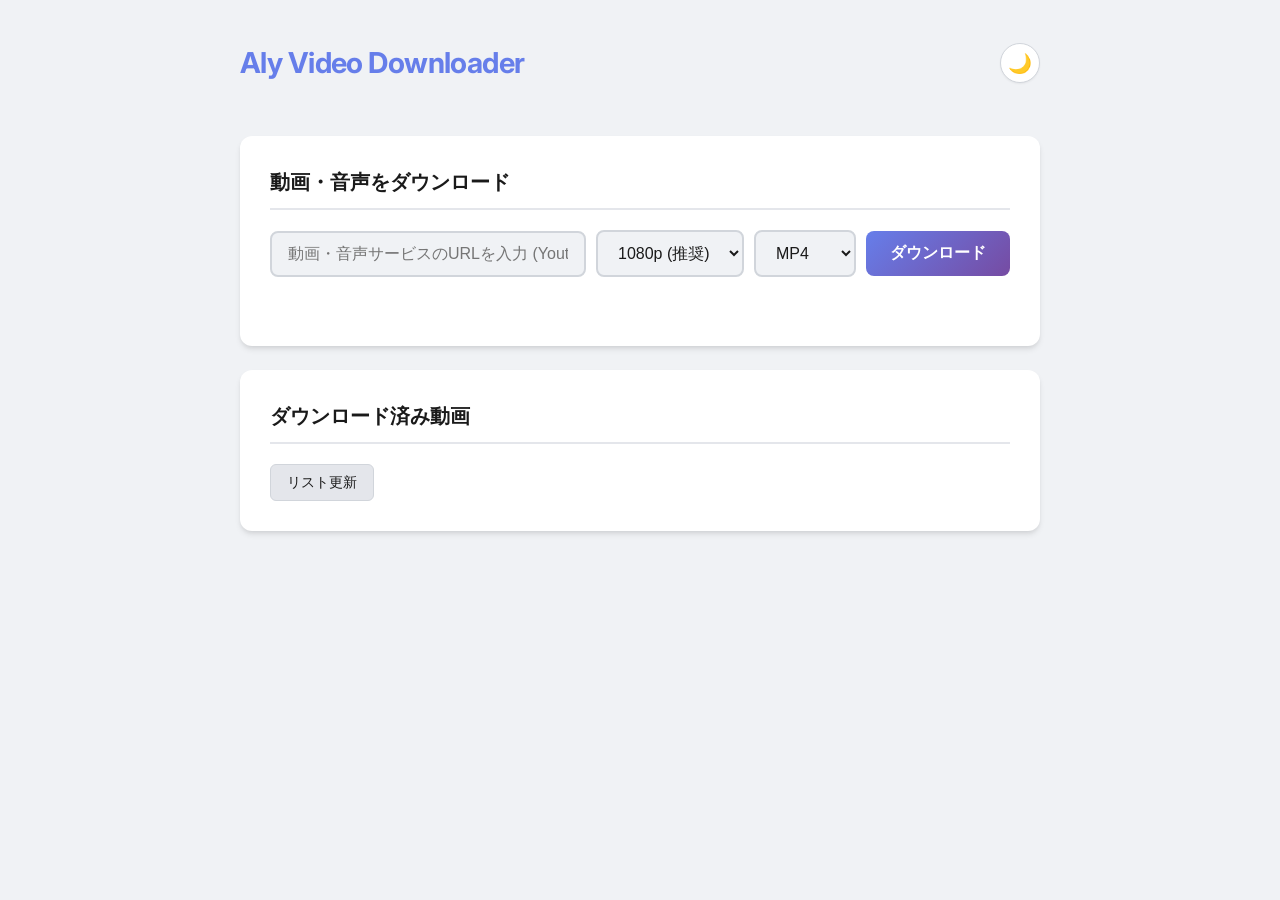
==== static/index.html @ bb0ed884 "Initial commit: Aly Video Downloader" ====
<!DOCTYPE html>
<html lang="ja">

<head>
    <meta charset="UTF-8">
    <meta name="viewport" content="width=device-width, initial-scale=1.0">
    <title>Aly Video Downloader</title>
    <link rel="preconnect" href="https://fonts.googleapis.com">
    <link rel="preconnect" href="https://fonts.gstatic.com" crossorigin>
    <link href="https://fonts.googleapis.com/css2?family=Inter:wght@400;600;700&display=swap" rel="stylesheet">
    <link rel="stylesheet" href="style.css?v=4">
</head>

<body>
    <div class="container">
        <header>
            <h1>Aly Video Downloader</h1>
            <button id="theme-toggle" class="theme-toggle" aria-label="Toggle Dark Mode">
                <span class="toggle-icon">🌙</span>
            </button>
        </header>

        <main>
            <section class="download-section">
                <h2>動画・音声をダウンロード</h2>
                <div class="input-group">
                    <input type="text" id="video-url" placeholder="動画・音声サービスのURLを入力 (Youtube, Twitch, Twitter, etc...)">
                    <select id="quality-select">
                        <option value="1080p" selected>1080p (推奨)</option>
                        <option value="best">最高画質</option>
                        <option value="720p">720p</option>
                        <option value="360p">360p</option>
                        <option value="audio">音声のみ</option>
                    </select>
                    <select id="format-select">
                        <option value="mp4">MP4</option>
                        <option value="webm">WebM</option>
                        <option value="mkv">MKV</option>
                    </select>
                    <button id="download-btn">ダウンロード</button>
                </div>
                <div id="video-info" class="video-info hidden">
                    <p><strong>タイトル:</strong> <span id="info-title"></span></p>
                    <p><strong>サービス:</strong> <span id="info-extractor"></span></p>
                </div>
                <div id="progress-container" class="hidden">
                    <!-- 動的にタスクごとのプログレスバーを追加 -->
                </div>
                <div id="status-message"></div>
            </section>

            <section class="list-section">
                <h2>ダウンロード済み動画</h2>
                <button id="refresh-btn">リスト更新</button>
                <ul id="video-list">
                    <!-- JSでリストを追加 -->
                </ul>
            </section>
        </main>
    </div>
    <script src="app.js?v=2"></script>
</body>

</html>
---- static/style.css ----
:root {
    /* Light Theme */
    --bg-color: #f0f2f5;
    --card-bg: #ffffff;
    --text-color: #1a1a1a;
    --text-secondary: #666666;
    --primary-gradient: linear-gradient(135deg, #667eea 0%, #764ba2 100%);
    --secondary-bg: #e4e6eb;
    --border-color: #d1d5db;
    --shadow-sm: 0 1px 2px 0 rgba(0, 0, 0, 0.05);
    --shadow-md: 0 4px 6px -1px rgba(0, 0, 0, 0.1), 0 2px 4px -1px rgba(0, 0, 0, 0.06);
    --radius: 12px;
}

[data-theme="dark"] {
    /* Dark Theme */
    --bg-color: #111827;
    --card-bg: #1f2937;
    --text-color: #f3f4f6;
    --text-secondary: #9ca3af;
    --primary-gradient: linear-gradient(135deg, #667eea 0%, #764ba2 100%);
    --secondary-bg: #374151;
    --border-color: #4b5563;
    --shadow-sm: 0 1px 2px 0 rgba(0, 0, 0, 0.3);
    --shadow-md: 0 4px 6px -1px rgba(0, 0, 0, 0.5);
}

* {
    box-sizing: border-box;
    margin: 0;
    padding: 0;
}

body {
    font-family: 'Inter', -apple-system, BlinkMacSystemFont, 'Segoe UI', sans-serif;
    background-color: var(--bg-color);
    color: var(--text-color);
    line-height: 1.6;
    transition: background-color 0.3s, color 0.3s;
    min-height: 100vh;
    padding: 20px;
}

.container {
    width: 100%;
    max-width: 800px;
    margin: 0 auto;
}

header {
    display: flex;
    justify-content: space-between;
    align-items: center;
    margin-bottom: 30px;
    padding: 20px 0;
}

h1 {
    font-size: 1.8rem;
    font-weight: 700;
    color: #667eea;
    letter-spacing: -0.02em;
}

.theme-toggle {
    background: var(--card-bg);
    border: 1px solid var(--border-color);
    color: var(--text-color);
    width: 40px;
    height: 40px;
    border-radius: 50%;
    cursor: pointer;
    display: flex;
    align-items: center;
    justify-content: center;
    font-size: 1.2rem;
    transition: all 0.2s;
    box-shadow: var(--shadow-sm);
}

.theme-toggle:hover {
    transform: translateY(-2px);
    box-shadow: var(--shadow-md);
}

main {
    display: flex;
    flex-direction: column;
    gap: 24px;
}

section {
    background: var(--card-bg);
    padding: 30px;
    border-radius: var(--radius);
    box-shadow: var(--shadow-md);
    transition: background-color 0.3s;
}

h2 {
    margin-bottom: 20px;
    font-size: 1.25rem;
    color: var(--text-color);
    border-bottom: 2px solid var(--secondary-bg);
    padding-bottom: 10px;
}

.input-group {
    display: flex;
    gap: 10px;
    flex-wrap: wrap;
    align-items: center;
}

input[type="text"] {
    flex: 1;
    padding: 12px 16px;
    border: 2px solid var(--border-color);
    border-radius: 8px;
    font-size: 1rem;
    background: var(--bg-color);
    color: var(--text-color);
    transition: all 0.2s;
    min-width: 0;
}

input[type="text"]:focus {
    outline: none;
    border-color: #667eea;
    box-shadow: 0 0 0 3px rgba(102, 126, 234, 0.2);
}

select {
    padding: 12px 16px;
    border: 2px solid var(--border-color);
    border-radius: 8px;
    font-size: 1rem;
    background: var(--bg-color);
    color: var(--text-color);
    cursor: pointer;
    transition: all 0.2s;
}

select:focus {
    outline: none;
    border-color: #667eea;
}

button#download-btn {
    padding: 12px 24px;
    background: var(--primary-gradient);
    color: white;
    border: none;
    border-radius: 8px;
    font-size: 1rem;
    font-weight: 600;
    cursor: pointer;
    transition: opacity 0.2s, transform 0.1s;
    white-space: nowrap;
}

button#download-btn:hover {
    opacity: 0.9;
    transform: translateY(-1px);
}

button#download-btn:active {
    transform: translateY(0);
}

button#download-btn:disabled {
    opacity: 0.6;
    cursor: not-allowed;
}

.video-info {
    margin-top: 20px;
    padding: 15px;
    background: var(--secondary-bg);
    border-radius: 8px;
    font-size: 0.95rem;
}

.video-info p {
    margin-bottom: 5px;
    color: var(--text-color);
}

.hidden {
    display: none !important;
}

#status-message {
    margin-top: 15px;
    font-weight: 600;
    text-align: center;
    min-height: 1.5em;
}

.error {
    color: #ef4444;
}

.success {
    color: #10b981;
}

.normal {
    color: var(--text-secondary);
}

/* Progress Bar */
#progress-container {
    margin-top: 20px;
}

.task-item {
    background: var(--secondary-bg);
    padding: 15px;
    margin-bottom: 15px;
    border-radius: 8px;
    border: 1px solid var(--border-color);
}

.task-info {
    font-size: 0.9rem;
    margin-bottom: 8px;
    white-space: nowrap;
    overflow: hidden;
    text-overflow: ellipsis;
    color: var(--text-color);
}

.progress-bar-bg {
    width: 100%;
    height: 8px;
    background-color: var(--border-color);
    border-radius: 4px;
    overflow: hidden;
}

.progress-bar-fill {
    height: 100%;
    background: var(--primary-gradient);
    width: 0%;
    transition: width 0.3s ease;
}

.task-status {
    font-size: 0.85rem;
    color: var(--text-secondary);
    margin-top: 5px;
    text-align: right;
}

/* File List */
#video-list {
    list-style: none;
    padding: 0;
}

#video-list li {
    display: flex;
    justify-content: space-between;
    align-items: center;
    background: var(--bg-color);
    border: 1px solid var(--border-color);
    margin-bottom: 10px;
    padding: 15px;
    border-radius: 8px;
    transition: transform 0.2s, border-color 0.2s;
}

#video-list li:hover {
    transform: translateX(5px);
    border-color: #667eea;
}

.file-info {
    flex: 1;
    display: flex;
    flex-direction: column;
    overflow: hidden;
}

.file-name {
    font-weight: 600;
    margin-bottom: 4px;
    white-space: nowrap;
    overflow: hidden;
    text-overflow: ellipsis;
    color: var(--text-color);
}

.file-size {
    font-size: 0.85rem;
    color: var(--text-secondary);
}

.file-actions {
    display: flex;
    gap: 12px;
    align-items: center;
    margin-left: 15px;
}

.btn-icon {
    display: flex;
    align-items: center;
    justify-content: center;
    width: 36px;
    height: 36px;
    border-radius: 50%;
    background: var(--secondary-bg);
    border: none;
    cursor: pointer;
    transition: all 0.2s;
    color: var(--text-color);
}

.btn-icon:hover {
    background: #667eea;
    color: white;
}

.btn-icon svg {
    width: 20px;
    height: 20px;
}

.delete-btn {
    width: 36px;
    height: 36px;
    border-radius: 50%;
    border: none;
    background: transparent;
    color: var(--text-secondary);
    font-size: 1.5rem;
    cursor: pointer;
    display: flex;
    align-items: center;
    justify-content: center;
    transition: all 0.2s;
}

.delete-btn:hover {
    background: #fee2e2;
    color: #ef4444;
}

#refresh-btn {
    padding: 8px 16px;
    background: var(--secondary-bg);
    border: 1px solid var(--border-color);
    border-radius: 6px;
    color: var(--text-color);
    cursor: pointer;
    font-size: 0.9rem;
    transition: all 0.2s;
}

#refresh-btn:hover {
    background: var(--border-color);
}

/* Responsive */
@media (max-width: 600px) {
    .input-group {
        flex-direction: column;
    }

    input[type="text"],
    select,
    button#download-btn {
        width: 100%;
    }
}
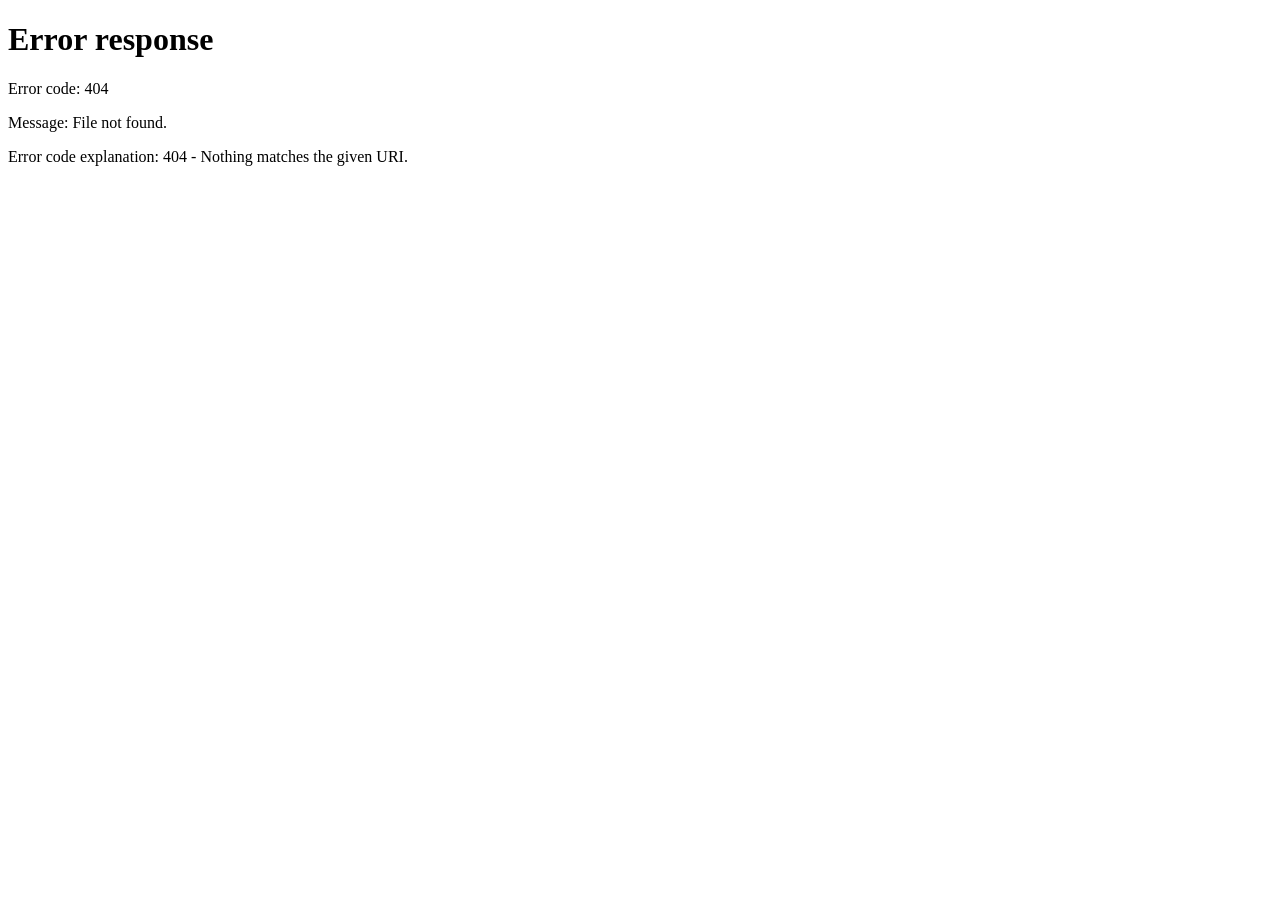
==== commit 46e58a0d: "feat: user auth, H264 force, Japanese filenames, SoundCloud fix - JWT auth with jsonwebtoken + bcryp" ====
--- a/static/index.html
+++ b/static/index.html
@@ -8,16 +8,24 @@
     <link rel="preconnect" href="https://fonts.googleapis.com">
     <link rel="preconnect" href="https://fonts.gstatic.com" crossorigin>
     <link href="https://fonts.googleapis.com/css2?family=Inter:wght@400;600;700&display=swap" rel="stylesheet">
-    <link rel="stylesheet" href="style.css?v=4">
+    <link rel="stylesheet" href="style.css?v=5">
 </head>
 
 <body>
     <div class="container">
         <header>
             <h1>Aly Video Downloader</h1>
-            <button id="theme-toggle" class="theme-toggle" aria-label="Toggle Dark Mode">
-                <span class="toggle-icon">🌙</span>
-            </button>
+            <div class="header-controls">
+                <div class="user-info">
+                    <span id="header-username"></span>
+                    <button id="admin-btn" class="btn-admin hidden">ユーザー管理</button>
+                    <button id="change-pass-btn" class="btn-secondary-sm">パスワード変更</button>
+                    <button id="logout-btn" class="btn-secondary-sm">ログアウト</button>
+                </div>
+                <button id="theme-toggle" class="theme-toggle" aria-label="Toggle Dark Mode">
+                    <span class="toggle-icon">🌙</span>
+                </button>
+            </div>
         </header>
 
         <main>
@@ -43,22 +51,79 @@
                     <p><strong>タイトル:</strong> <span id="info-title"></span></p>
                     <p><strong>サービス:</strong> <span id="info-extractor"></span></p>
                 </div>
-                <div id="progress-container" class="hidden">
-                    <!-- 動的にタスクごとのプログレスバーを追加 -->
-                </div>
+                <div id="progress-container" class="hidden"></div>
                 <div id="status-message"></div>
             </section>
 
             <section class="list-section">
-                <h2>ダウンロード済み動画</h2>
-                <button id="refresh-btn">リスト更新</button>
-                <ul id="video-list">
-                    <!-- JSでリストを追加 -->
-                </ul>
+                <div class="list-header">
+                    <h2>ダウンロード済み動画</h2>
+                    <div class="list-controls">
+                        <label id="show-all-label" class="hidden">
+                            <input type="checkbox" id="show-all-checkbox"> 全ユーザーを表示
+                        </label>
+                        <button id="refresh-btn">リスト更新</button>
+                    </div>
+                </div>
+                <ul id="video-list"></ul>
+            </section>
+
+            <section class="ytdlp-section">
+                <div class="ytdlp-status">
+                    <span id="ytdlp-version-label">yt-dlp: 読み込み中...</span>
+                    <span id="ytdlp-last-updated"></span>
+                    <button id="ytdlp-update-btn" class="btn-update">今すぐ更新</button>
+                </div>
+                <div id="ytdlp-update-msg"></div>
             </section>
         </main>
     </div>
-    <script src="app.js?v=2"></script>
+
+    <!-- ユーザー管理モーダル (Admin用) -->
+    <div id="admin-modal" class="modal hidden">
+        <div class="modal-content">
+            <div class="modal-header">
+                <h3>ユーザー管理</h3>
+                <button id="close-modal" class="modal-close">✕</button>
+            </div>
+            <div class="modal-body">
+                <h4>新規ユーザー作成</h4>
+                <div class="form-row">
+                    <input type="text" id="new-username" placeholder="ユーザー名">
+                    <input type="password" id="new-password" placeholder="パスワード (8文字以上)">
+                    <select id="new-role">
+                        <option value="user">一般ユーザー</option>
+                        <option value="admin">Admin</option>
+                    </select>
+                    <button id="create-user-btn" class="btn-create">作成</button>
+                </div>
+                <div id="create-user-msg"></div>
+                <h4 style="margin-top:1.5rem">ユーザー一覧</h4>
+                <ul id="user-list"></ul>
+            </div>
+        </div>
+    </div>
+
+    <!-- パスワード変更モーダル -->
+    <div id="change-pass-modal" class="modal hidden">
+        <div class="modal-content" style="max-width:360px">
+            <div class="modal-header">
+                <h3>パスワード変更</h3>
+                <button id="close-pass-modal" class="modal-close">✕</button>
+            </div>
+            <div class="modal-body">
+                <input type="password" id="old-password" placeholder="現在のパスワード" style="width:100%;margin-bottom:0.8rem">
+                <input type="password" id="new-password-field" placeholder="新しいパスワード (8文字以上)"
+                    style="width:100%;margin-bottom:0.8rem">
+                <input type="password" id="confirm-password" placeholder="新しいパスワード（確認）"
+                    style="width:100%;margin-bottom:1rem">
+                <button id="do-change-pass" class="login-btn" style="width:100%">変更する</button>
+                <div id="change-pass-msg" style="margin-top:0.8rem;font-size:0.85rem;text-align:center"></div>
+            </div>
+        </div>
+    </div>
+
+    <script src="app.js?v=4"></script>
 </body>
 
 </html>
--- a/static/style.css
+++ b/static/style.css
@@ -53,7 +53,203 @@
     align-items: center;
     margin-bottom: 30px;
     padding: 20px 0;
-}
+    flex-wrap: wrap;
+    gap: 0.8rem;
+}
+
+.header-controls {
+    display: flex;
+    align-items: center;
+    gap: 0.6rem;
+    flex-wrap: wrap;
+}
+
+.user-info {
+    display: flex;
+    align-items: center;
+    gap: 0.5rem;
+    flex-wrap: wrap;
+}
+
+#header-username {
+    font-size: 0.9rem;
+    font-weight: 600;
+    color: var(--text-secondary);
+}
+
+.btn-secondary-sm {
+    padding: 0.35rem 0.75rem;
+    font-size: 0.8rem;
+    border-radius: 6px;
+    border: 1px solid var(--border-color);
+    background: var(--secondary-bg);
+    color: var(--text-color);
+    cursor: pointer;
+    font-family: inherit;
+    transition: all 0.2s;
+}
+
+.btn-secondary-sm:hover {
+    background: var(--border-color);
+}
+
+.btn-admin {
+    padding: 0.35rem 0.75rem;
+    font-size: 0.8rem;
+    border-radius: 6px;
+    border: none;
+    background: linear-gradient(135deg, #667eea, #764ba2);
+    color: white;
+    cursor: pointer;
+    font-family: inherit;
+    transition: opacity 0.2s;
+}
+
+.btn-admin:hover {
+    opacity: 0.88;
+}
+
+/* リストヘッダーとコントロール */
+.list-header {
+    display: flex;
+    align-items: center;
+    justify-content: space-between;
+    margin-bottom: 1rem;
+    flex-wrap: wrap;
+    gap: 0.5rem;
+}
+
+.list-controls {
+    display: flex;
+    align-items: center;
+    gap: 0.8rem;
+}
+
+/* ファイルメタ情報 */
+.file-meta {
+    display: flex;
+    gap: 0.8rem;
+    flex-wrap: wrap;
+    margin-top: 0.2rem;
+}
+
+.file-owner,
+.file-date {
+    font-size: 0.75rem;
+    color: var(--text-secondary);
+}
+
+/* モーダル */
+.modal {
+    position: fixed;
+    inset: 0;
+    background: rgba(0, 0, 0, 0.5);
+    display: flex;
+    align-items: center;
+    justify-content: center;
+    z-index: 1000;
+    padding: 1rem;
+}
+
+.modal.hidden {
+    display: none;
+}
+
+.modal-content {
+    background: var(--card-bg);
+    border-radius: 16px;
+    padding: 1.5rem;
+    width: 100%;
+    max-width: 520px;
+    max-height: 80vh;
+    overflow-y: auto;
+    box-shadow: 0 8px 32px rgba(0, 0, 0, 0.2);
+    border: 1px solid var(--border-color);
+}
+
+.modal-header {
+    display: flex;
+    align-items: center;
+    justify-content: space-between;
+    margin-bottom: 1.2rem;
+}
+
+.modal-header h3 {
+    font-size: 1.1rem;
+    font-weight: 700;
+}
+
+.modal-close {
+    background: none;
+    border: none;
+    font-size: 1.2rem;
+    cursor: pointer;
+    color: var(--text-secondary);
+    padding: 0.2rem 0.5rem;
+}
+
+.modal-body h4 {
+    font-size: 0.9rem;
+    font-weight: 600;
+    margin-bottom: 0.8rem;
+    color: var(--text-secondary);
+}
+
+.form-row {
+    display: flex;
+    gap: 0.5rem;
+    flex-wrap: wrap;
+    margin-bottom: 0.8rem;
+}
+
+.form-row input,
+.form-row select {
+    flex: 1;
+    min-width: 120px;
+    padding: 0.5rem 0.7rem;
+    border-radius: 7px;
+    border: 1.5px solid var(--border-color);
+    background: var(--secondary-bg);
+    color: var(--text-color);
+    font-family: inherit;
+    font-size: 0.85rem;
+}
+
+.btn-create {
+    padding: 0.5rem 1rem;
+    border-radius: 7px;
+    border: none;
+    background: linear-gradient(135deg, #667eea, #764ba2);
+    color: white;
+    cursor: pointer;
+    font-family: inherit;
+    font-size: 0.85rem;
+    white-space: nowrap;
+}
+
+/* ログインボタン（login.htmlでも使用） */
+.login-btn {
+    padding: 0.75rem;
+    border-radius: 8px;
+    border: none;
+    background: linear-gradient(135deg, #667eea, #764ba2);
+    color: white;
+    font-size: 1rem;
+    font-weight: 600;
+    font-family: inherit;
+    cursor: pointer;
+    transition: opacity 0.2s;
+}
+
+.login-btn:hover {
+    opacity: 0.9;
+}
+
+.login-btn:disabled {
+    opacity: 0.6;
+    cursor: not-allowed;
+}
+
 
 h1 {
     font-size: 1.8rem;
@@ -374,4 +570,60 @@
     button#download-btn {
         width: 100%;
     }
+}
+
+/* yt-dlp ステータスセクション */
+.ytdlp-section {
+    margin-top: 1.5rem;
+    padding: 0.75rem 1rem;
+    background: var(--secondary-bg);
+    border-radius: 8px;
+    border: 1px solid var(--border-color);
+}
+
+.ytdlp-status {
+    display: flex;
+    align-items: center;
+    gap: 1rem;
+    flex-wrap: wrap;
+}
+
+#ytdlp-version-label {
+    font-weight: 600;
+    font-size: 0.85rem;
+    color: var(--text-color);
+}
+
+#ytdlp-last-updated {
+    font-size: 0.75rem;
+    color: var(--text-secondary);
+    flex: 1;
+}
+
+.btn-update {
+    padding: 0.35rem 0.9rem;
+    font-size: 0.8rem;
+    border-radius: 6px;
+    border: none;
+    background: linear-gradient(135deg, #667eea, #764ba2);
+    color: white;
+    cursor: pointer;
+    transition: opacity 0.2s;
+    font-family: inherit;
+}
+
+.btn-update:hover:not(:disabled) {
+    opacity: 0.85;
+}
+
+.btn-update:disabled {
+    opacity: 0.5;
+    cursor: not-allowed;
+}
+
+#ytdlp-update-msg {
+    margin-top: 0.4rem;
+    font-size: 0.78rem;
+    color: var(--text-secondary);
+    word-break: break-all;
 }
